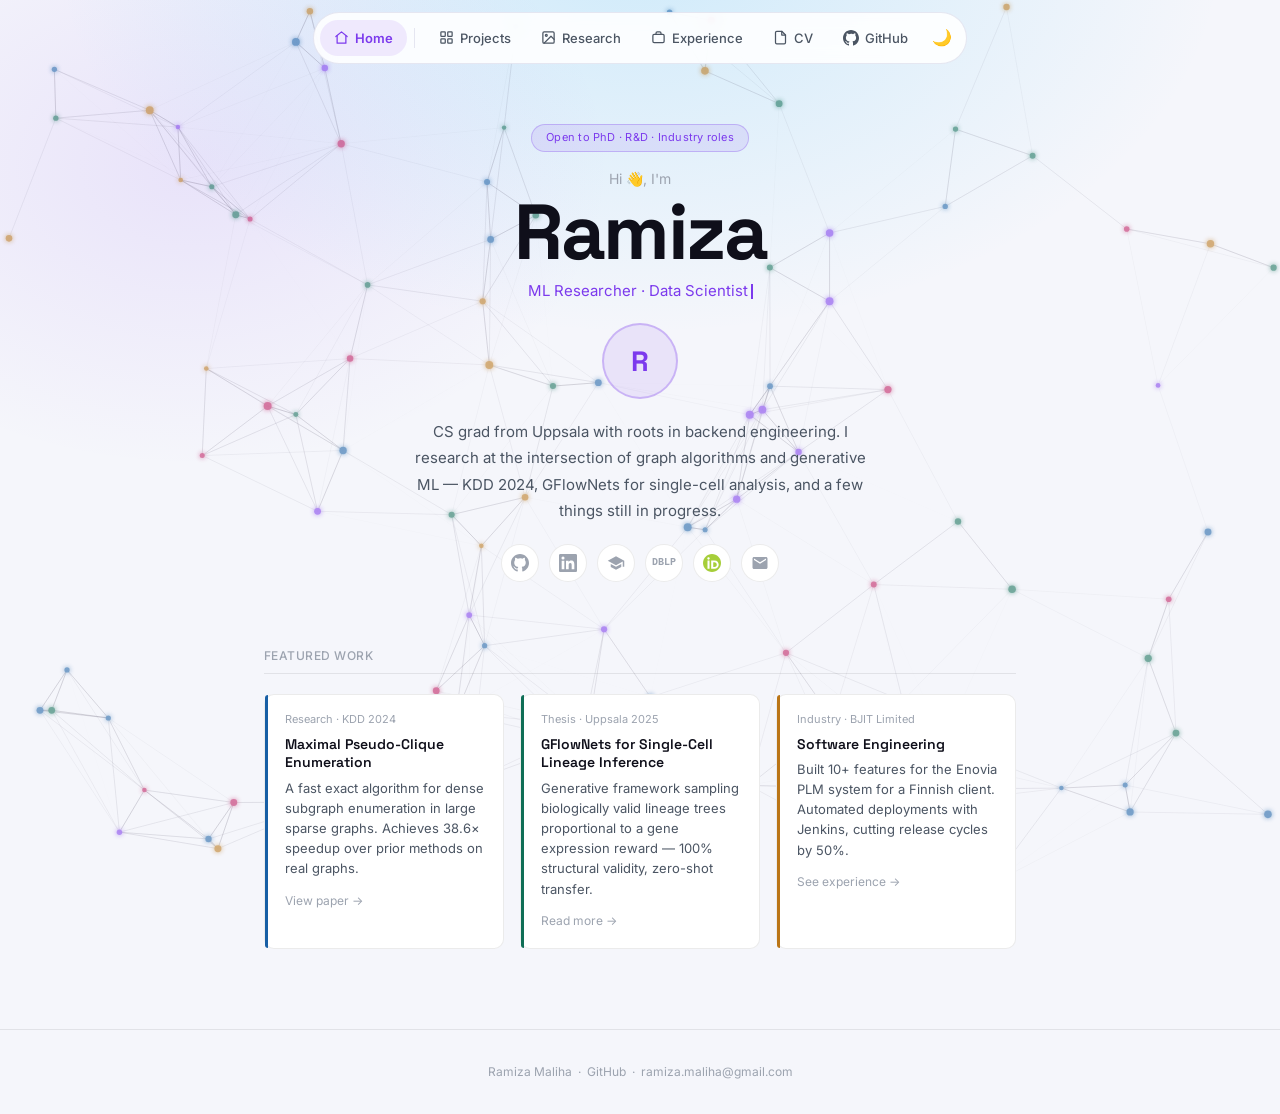
==== index.html @ 319746dd "Replace old scaffold with portfolio site: hero, projects/research/experience/cv pages, nav, particle" ====
<!DOCTYPE html>
<html lang="en">
<head>
<meta charset="UTF-8">
<meta name="viewport" content="width=device-width, initial-scale=1.0">
<title>Ramiza Maliha — ML Researcher</title>
<meta name="description" content="CS grad from Uppsala. Graph algorithms, generative ML, KDD 2024.">
<link rel="preconnect" href="https://fonts.googleapis.com">
<link rel="preconnect" href="https://fonts.gstatic.com" crossorigin>
<link href="https://fonts.googleapis.com/css2?family=Space+Grotesk:wght@400;500;700;800&family=Inter:wght@400;500&display=swap" rel="stylesheet">
<link rel="stylesheet" href="assets/css/main.css">
</head>
<body data-page="index">
<nav id="site-nav" aria-label="Main navigation"></nav>
<canvas id="particle-canvas" aria-hidden="true"></canvas>
<main>
  <section class="hero" aria-labelledby="hero-name">
    <span class="status-badge">Open to PhD · R&D · Industry roles</span>
    <p class="hero-greeting">Hi 👋, I'm</p>
    <h1 class="hero-name" id="hero-name">Ramiza</h1>
    <p class="hero-tagline"><span>ML Researcher · Data Scientist</span><span class="cursor" aria-hidden="true"></span></p>
    <div class="hero-avatar">R</div>
    <p class="hero-bio">CS grad from Uppsala with roots in backend engineering. I research at the intersection of graph algorithms and generative ML — KDD 2024, GFlowNets for single-cell analysis, and a few things still in progress.</p>
    <div class="socials" aria-label="Social links">
      <a class="social-icon" href="https://github.com/ramizoro" target="_blank" rel="noopener" aria-label="GitHub">
        <svg viewBox="0 0 24 24" fill="currentColor" width="18" height="18" aria-hidden="true"><path d="M12 0C5.374 0 0 5.373 0 12c0 5.302 3.438 9.8 8.207 11.387.599.111.793-.261.793-.577v-2.234c-3.338.726-4.033-1.416-4.033-1.416-.546-1.387-1.333-1.756-1.333-1.756-1.089-.745.083-.729.083-.729 1.205.084 1.839 1.237 1.839 1.237 1.07 1.834 2.807 1.304 3.492.997.107-.775.418-1.305.762-1.604-2.665-.305-5.467-1.334-5.467-5.931 0-1.311.469-2.381 1.236-3.221-.124-.303-.535-1.524.117-3.176 0 0 1.008-.322 3.301 1.23A11.509 11.509 0 0 1 12 5.803c1.02.005 2.047.138 3.006.404 2.291-1.552 3.297-1.23 3.297-1.23.653 1.653.242 2.874.118 3.176.77.84 1.235 1.911 1.235 3.221 0 4.609-2.807 5.624-5.479 5.921.43.372.823 1.102.823 2.222v3.293c0 .319.192.694.801.576C20.566 21.797 24 17.3 24 12c0-6.627-5.373-12-12-12z"/></svg>
      </a>
      <a class="social-icon" href="https://www.linkedin.com/in/rami1423" target="_blank" rel="noopener" aria-label="LinkedIn">
        <svg viewBox="0 0 24 24" fill="currentColor" width="18" height="18" aria-hidden="true"><path d="M20.447 20.452h-3.554v-5.569c0-1.328-.027-3.037-1.852-3.037-1.853 0-2.136 1.445-2.136 2.939v5.667H9.351V9h3.414v1.561h.046c.477-.9 1.637-1.85 3.37-1.85 3.601 0 4.267 2.37 4.267 5.455v6.286zM5.337 7.433a2.062 2.062 0 0 1-2.063-2.065 2.064 2.064 0 1 1 2.063 2.065zm1.782 13.019H3.555V9h3.564v11.452zM22.225 0H1.771C.792 0 0 .774 0 1.729v20.542C0 23.227.792 24 1.771 24h20.451C23.2 24 24 23.227 24 22.271V1.729C24 .774 23.2 0 22.222 0h.003z"/></svg>
      </a>
      <a class="social-icon" href="https://scholar.google.com/citations?user=O_WNLD0AAAAJ&hl=en" target="_blank" rel="noopener" aria-label="Google Scholar">
        <svg viewBox="0 0 24 24" fill="currentColor" width="18" height="18" aria-hidden="true"><path d="M12 3L1 9l11 6 9-4.91V17h2V9L12 3zM5 13.18v4L12 21l7-3.82v-4L12 17l-7-3.82z"/></svg>
      </a>
      <a class="social-icon" href="https://dblp.org/pid/384/0716.html" target="_blank" rel="noopener" aria-label="DBLP" style="font-family:var(--font-mono);font-size:10px;font-weight:700;">DBLP</a>
      <a class="social-icon" href="https://orcid.org/0009-0002-0883-8812" target="_blank" rel="noopener" aria-label="ORCID">
        <svg viewBox="0 0 24 24" width="18" height="18" aria-hidden="true"><path fill="#A6CE39" d="M12 0C5.372 0 0 5.372 0 12s5.372 12 12 12 12-5.372 12-12S18.628 0 12 0z"/><path fill="#fff" d="M7.369 4.378c.897 0 1.62.724 1.62 1.62 0 .898-.723 1.622-1.62 1.622-.898 0-1.622-.724-1.622-1.622 0-.896.724-1.62 1.622-1.62zM5.988 8.719h2.76v10.898h-2.76V8.719zM10.898 8.719h4.239c4.038 0 5.815 2.885 5.815 5.454 0 2.797-2.187 5.454-5.79 5.454h-4.264V8.719zm2.76 2.393v6.116h1.242c2.796 0 3.441-2.123 3.441-3.058 0-1.654-1.055-3.058-3.499-3.058h-1.184z"/></svg>
      </a>
      <a class="social-icon" href="mailto:ramiza.maliha@gmail.com" aria-label="Email">
        <svg viewBox="0 0 24 24" fill="currentColor" width="18" height="18" aria-hidden="true"><path d="M20 4H4c-1.1 0-2 .9-2 2v12c0 1.1.9 2 2 2h16c1.1 0 2-.9 2-2V6c0-1.1-.9-2-2-2zm0 4l-8 5-8-5V6l8 5 8-5v2z"/></svg>
      </a>
    </div>
  </section>
  <section aria-labelledby="featured-title">
    <h2 class="section-header" id="featured-title">Featured work</h2>
    <div class="card-grid">
      <article class="card card--research">
        <span class="card-tag">Research · KDD 2024</span>
        <h3 class="card-title">Maximal Pseudo-Clique Enumeration</h3>
        <p class="card-desc">A fast exact algorithm for dense subgraph enumeration in large sparse graphs. Achieves 38.6× speedup over prior methods on real graphs.</p>
        <a href="research.html" class="card-link">View paper →</a>
      </article>
      <article class="card card--projects">
        <span class="card-tag">Thesis · Uppsala 2025</span>
        <h3 class="card-title">GFlowNets for Single-Cell Lineage Inference</h3>
        <p class="card-desc">Generative framework sampling biologically valid lineage trees proportional to a gene expression reward — 100% structural validity, zero-shot transfer.</p>
        <a href="projects.html" class="card-link">Read more →</a>
      </article>
      <article class="card card--work">
        <span class="card-tag">Industry · BJIT Limited</span>
        <h3 class="card-title">Software Engineering</h3>
        <p class="card-desc">Built 10+ features for the Enovia PLM system for a Finnish client. Automated deployments with Jenkins, cutting release cycles by 50%.</p>
        <a href="experience.html" class="card-link">See experience →</a>
      </article>
    </div>
  </section>
</main>
<footer><p>Ramiza Maliha &nbsp;·&nbsp; <a href="https://github.com/ramizoro" target="_blank" rel="noopener">GitHub</a> &nbsp;·&nbsp; <a href="mailto:ramiza.maliha@gmail.com">ramiza.maliha@gmail.com</a></p></footer>
<script src="assets/js/config.js"></script>
<script src="assets/js/nav.js"></script>
</body>
</html>
---- assets/css/main.css ----
:root {
  --bg:#f5f6fb; --bg-card:#ffffff; --bg-nav:rgba(255,255,255,0.88);
  --border:rgba(0,0,0,0.08); --border-nav:rgba(100,100,160,0.15);
  --text-1:#0f0f1a; --text-2:#4b5563; --text-3:#9ca3af;
  --brand:#7c3aed; --research:#185FA5; --projects:#0F6E56;
  --work:#BA7517; --teaching:#be185d;
  --brand-tint:rgba(124,58,237,0.10); --brand-ring:rgba(124,58,237,0.28);
  --font-head:'Space Grotesk',system-ui,sans-serif;
  --font-body:'Inter',system-ui,sans-serif;
  --font-mono:'Courier New',monospace;
  --max-w:800px; --nav-h:52px; --nav-w:min(calc(100% - 2rem),620px);
  --radius-sm:6px; --radius-md:10px; --radius-pill:40px;
  --particle-opacity:0.58;
}
[data-theme="dark"] {
  --bg:#0c0c15; --bg-card:rgba(22,27,34,0.85); --bg-nav:rgba(255,255,255,0.05);
  --border:rgba(255,255,255,0.07); --border-nav:rgba(255,255,255,0.10);
  --text-1:#f0f0ff; --text-2:#8b949e; --text-3:#4b5563;
  --brand:#a78bfa; --research:#58a6ff; --projects:#3fb950;
  --work:#d29922; --teaching:#f78166;
  --brand-tint:rgba(167,139,250,0.12); --brand-ring:rgba(167,139,250,0.35);
  --particle-opacity:0.75;
}
*,*::before,*::after{box-sizing:border-box;margin:0;padding:0;}
html{scroll-behavior:smooth;}
body{font-family:var(--font-body);background:var(--bg);color:var(--text-1);line-height:1.6;min-height:100vh;padding-top:calc(var(--nav-h) + 24px);transition:background 0.3s ease,color 0.3s ease;}
:root{--glow:radial-gradient(ellipse 900px 600px at 50% -5%,rgba(56,189,248,0.20),transparent 65%),radial-gradient(ellipse 700px 500px at 15% 15%,rgba(124,58,237,0.10),transparent 60%);}
[data-theme="dark"]{--glow:radial-gradient(ellipse 900px 600px at 50% -5%,rgba(124,58,237,0.14),transparent 65%);}
body{background-image:var(--glow);background-repeat:no-repeat;}
#particle-canvas{position:fixed;inset:0;width:100%;height:100%;pointer-events:none;z-index:0;opacity:var(--particle-opacity);transition:opacity 0.3s ease;}
main{position:relative;z-index:1;max-width:var(--max-w);margin:0 auto;padding:2rem 1.5rem 5rem;}
section+section{margin-top:4rem;}
#site-nav{position:fixed;top:12px;left:50%;transform:translateX(-50%);z-index:100;width:auto;}
.nav-inner{display:flex;align-items:center;background:var(--bg-nav);border:1px solid var(--border-nav);border-radius:var(--radius-pill);padding:6px;height:var(--nav-h);gap:2px;backdrop-filter:blur(10px);}
.nav-links{display:flex;gap:2px;list-style:none;margin:0 auto 0 0;}
.nav-link{display:flex;align-items:center;gap:6px;font-size:13px;font-weight:500;color:var(--text-2);text-decoration:none;padding:8px 14px;border-radius:var(--radius-pill);transition:color 0.15s,background 0.15s;}
.nav-link:hover{color:var(--text-1);}
.nav-link.active{background:var(--brand-tint);color:var(--brand);font-weight:600;}
.nav-links li:first-child{position:relative;margin-right:8px;padding-right:8px;}
.nav-links li:first-child::after{content:'';position:absolute;right:0;top:50%;transform:translateY(-50%);width:1px;height:20px;background:var(--border-nav);}
.nav-link svg{flex-shrink:0;}
.nav-github{display:flex;align-items:center;gap:6px;font-size:13px;font-weight:500;color:var(--text-2);text-decoration:none;padding:8px 14px;border-radius:var(--radius-pill);transition:color 0.2s,background 0.2s,transform 0.2s;}
.nav-github:hover{color:#fff;background:var(--text-1);transform:translateY(-1px);}
.nav-github svg{transition:transform 0.3s;}
.nav-github:hover svg{transform:rotate(-8deg) scale(1.1);}
.theme-toggle{background:none;border:none;cursor:pointer;color:var(--text-3);font-size:16px;padding:8px;line-height:1;flex-shrink:0;transition:color 0.15s,transform 0.2s;border-radius:50%;}
.theme-toggle:hover{color:var(--text-1);transform:rotate(20deg);}
@media(max-width:640px){.nav-link span,.nav-github span{display:none;}.nav-link,.nav-github{padding:8px;}}

.hero{display:flex;flex-direction:column;align-items:center;text-align:center;padding-top:1rem;}
.status-badge{display:inline-block;font-size:11px;padding:4px 14px;border-radius:var(--radius-pill);background:var(--brand-tint);border:1px solid var(--brand-ring);color:var(--brand);margin-bottom:1rem;letter-spacing:0.02em;}
.hero-greeting{font-size:14px;color:var(--text-3);margin-bottom:0.2rem;}
.hero-name{font-family:var(--font-head);font-size:clamp(52px,11vw,78px);font-weight:800;color:var(--text-1);letter-spacing:-2.5px;line-height:1;margin-bottom:0.5rem;}
.hero-tagline{font-size:15px;color:var(--brand);margin-bottom:1.25rem;display:flex;align-items:center;justify-content:center;}
.cursor{display:inline-block;width:2px;height:15px;background:var(--brand);margin-left:3px;vertical-align:middle;animation:cursor-blink 1s step-end infinite;}
@keyframes cursor-blink{0%,100%{opacity:1}50%{opacity:0}}
.hero-avatar{width:76px;height:76px;border-radius:50%;background:var(--brand-tint);border:2px solid var(--brand-ring);display:flex;align-items:center;justify-content:center;font-family:var(--font-head);font-size:28px;font-weight:800;color:var(--brand);margin:0 auto 1.25rem;overflow:hidden;}
.hero-avatar img{width:100%;height:100%;object-fit:cover;border-radius:50%;}
.hero-bio{font-size:15px;color:var(--text-2);max-width:52ch;margin:0 auto 1.25rem;line-height:1.75;}
.socials{display:flex;gap:10px;justify-content:center;}
.social-icon{width:38px;height:38px;border-radius:50%;background:var(--bg-card);border:1px solid var(--border);display:flex;align-items:center;justify-content:center;color:var(--text-3);text-decoration:none;transition:color 0.15s,border-color 0.15s;}
.social-icon svg{display:block;}
.social-icon:hover{color:var(--brand);border-color:var(--brand-ring);}

.page-header{margin-bottom:2.5rem;}
.page-title{font-family:var(--font-head);font-size:clamp(32px,6vw,44px);font-weight:800;letter-spacing:-1.5px;margin-bottom:0.5rem;}
.page-sub{font-size:14px;color:var(--text-2);max-width:60ch;}

.section-header{font-size:12px;font-weight:500;color:var(--text-3);margin-bottom:1.25rem;padding-bottom:0.5rem;border-bottom:1px solid var(--border);text-transform:uppercase;letter-spacing:0.04em;}

.card-grid{display:grid;grid-template-columns:repeat(auto-fit,minmax(220px,1fr));gap:1rem;}
.card{background:var(--bg-card);border:1px solid var(--border);border-radius:var(--radius-md);padding:1rem 1rem 1rem 1.25rem;position:relative;text-decoration:none;color:inherit;display:block;transition:border-color 0.15s,transform 0.15s;}
.card-image{width:calc(100% + 1.25rem + 1rem);margin:-1rem -1rem 0.75rem -1.25rem;display:block;border-radius:var(--radius-md) var(--radius-md) 0 0;aspect-ratio:16/9;object-fit:cover;}
.card::before{content:'';position:absolute;left:0;top:0;bottom:0;width:3px;border-radius:var(--radius-md) 0 0 var(--radius-md);}
.card--research::before{background:var(--research);}
.card--projects::before{background:var(--projects);}
.card--work::before{background:var(--work);}
.card--teaching::before{background:var(--teaching);}
.card:hover{border-color:var(--text-3);transform:translateY(-1px);}
.card-tag{font-size:11px;color:var(--text-3);display:block;margin-bottom:0.35rem;}
.card-title{font-family:var(--font-head);font-size:14px;font-weight:600;color:var(--text-1);line-height:1.35;margin-bottom:0.35rem;}
.card-desc{font-size:13px;color:var(--text-2);line-height:1.55;}
.card-meta{font-size:12px;color:var(--text-3);margin-top:0.5rem;}
.card-link{display:inline-block;font-size:12px;color:var(--text-3);text-decoration:none;margin-top:0.75rem;transition:color 0.15s;}
.card-link:hover{color:var(--text-2);}
.tag-row{display:flex;flex-wrap:wrap;gap:6px;margin-top:0.6rem;}
.tag-chip{font-size:11px;padding:2px 9px;border-radius:var(--radius-pill);background:var(--bg);border:1px solid var(--border);color:var(--text-2);}

.filter-row{display:flex;flex-wrap:wrap;gap:8px;margin-bottom:1.5rem;}
.filter-btn{font-size:12px;padding:5px 14px;border-radius:var(--radius-pill);border:1px solid var(--border);background:var(--bg-card);color:var(--text-2);cursor:pointer;transition:all 0.15s;}
.filter-btn:hover{border-color:var(--text-3);}
.filter-btn.active{background:var(--brand-tint);border-color:var(--brand-ring);color:var(--brand);}

.timeline{display:flex;flex-direction:column;gap:1.5rem;}
.timeline-item{display:grid;grid-template-columns:110px 1fr;gap:1.25rem;position:relative;}
.timeline-item::before{content:'';position:absolute;left:110px;top:6px;width:8px;height:8px;border-radius:50%;background:var(--brand);transform:translateX(-4px);}
.timeline-date{font-size:12px;color:var(--text-3);padding-top:2px;}
.timeline-body{background:var(--bg-card);border:1px solid var(--border);border-radius:var(--radius-md);padding:1rem 1.25rem;margin-left:1rem;}
.timeline-role{font-family:var(--font-head);font-size:15px;font-weight:600;margin-bottom:0.15rem;}
.timeline-org{font-size:13px;color:var(--brand);margin-bottom:0.5rem;}
.timeline-desc{font-size:13px;color:var(--text-2);line-height:1.6;}
.timeline-desc ul{padding-left:1.1rem;margin-top:0.4rem;}
.timeline-desc li{margin-bottom:0.25rem;}

.cv-actions{display:flex;gap:10px;margin-bottom:2rem;flex-wrap:wrap;}
.btn{font-size:13px;padding:9px 18px;border-radius:var(--radius-pill);text-decoration:none;font-weight:500;transition:all 0.15s;border:1px solid transparent;display:inline-flex;align-items:center;gap:6px;}
.btn-primary{background:var(--brand);color:#fff;}
.btn-primary:hover{opacity:0.88;}
.btn-secondary{background:var(--bg-card);color:var(--text-1);border-color:var(--border);}
.btn-secondary:hover{border-color:var(--text-3);}

footer{position:relative;z-index:1;text-align:center;padding:2rem 1rem;font-size:12px;color:var(--text-3);border-top:1px solid var(--border);}
footer a{color:var(--text-3);text-decoration:none;}
footer a:hover{color:var(--text-2);}

@media(max-width:640px){
  .card-grid{grid-template-columns:1fr;}
  .hero-name{letter-spacing:-1.5px;}
  main{padding:1.5rem 1rem 4rem;}
  .timeline-item{grid-template-columns:1fr;}
  .timeline-item::before{display:none;}
  .timeline-body{margin-left:0;}
}
@media(prefers-reduced-motion:reduce){.cursor{animation:none;opacity:1;}#particle-canvas{display:none;}body{transition:none;}}
:focus-visible{outline:2px solid var(--brand);outline-offset:3px;}
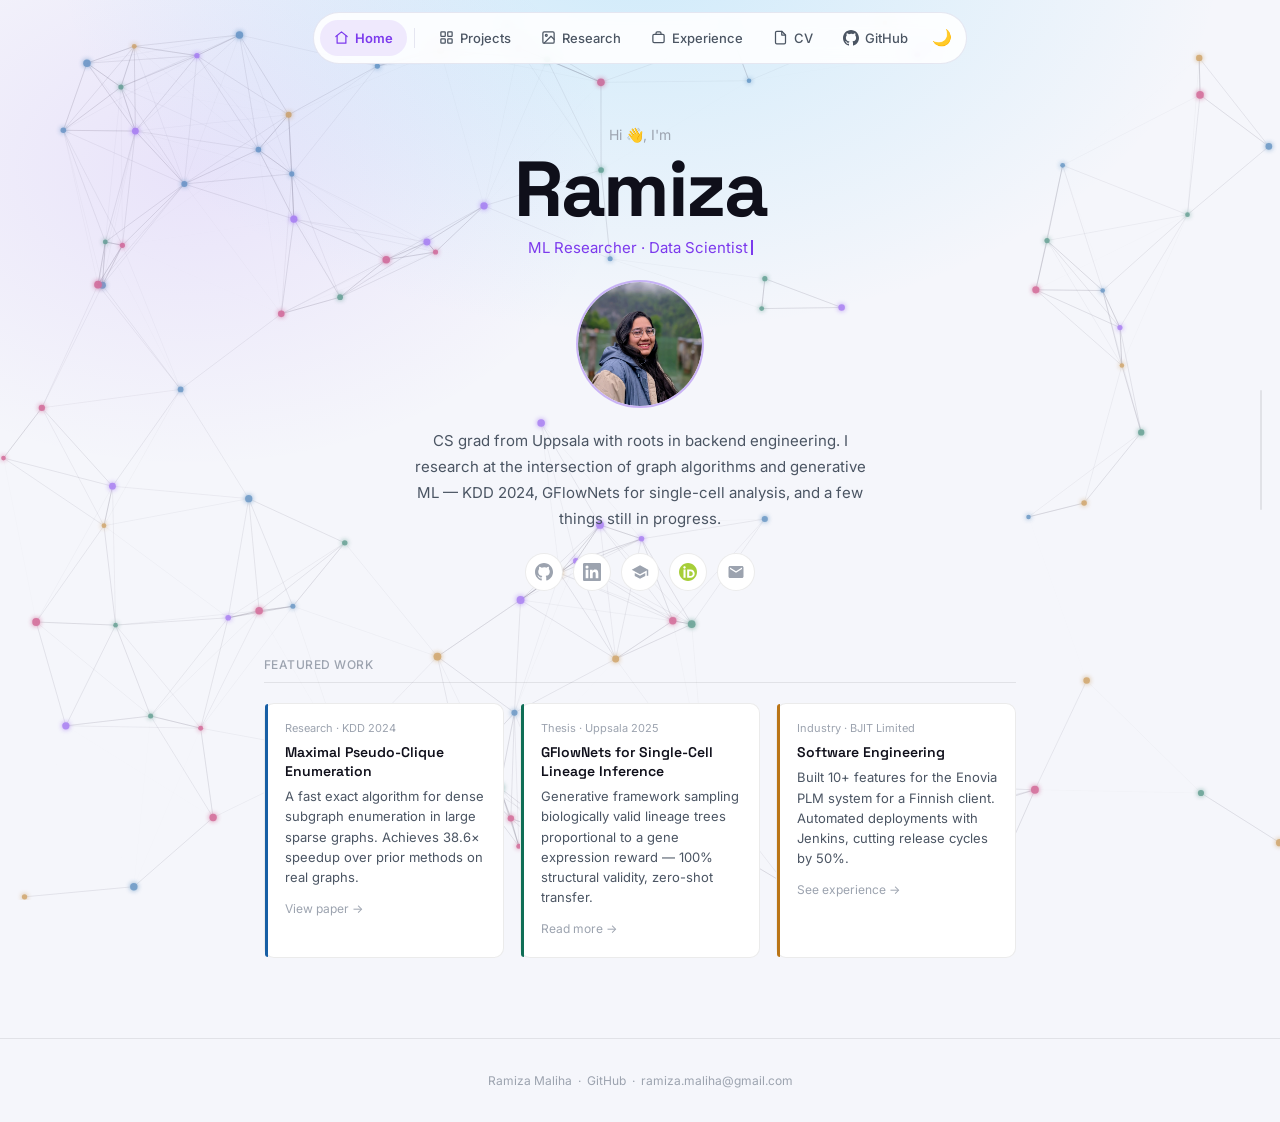
==== commit 76671268: "Enhance project cards and navigation: update styles, add image support, and improve link handling" ====
--- a/index.html
+++ b/index.html
@@ -15,27 +15,26 @@
 <canvas id="particle-canvas" aria-hidden="true"></canvas>
 <main>
   <section class="hero" aria-labelledby="hero-name">
-    <span class="status-badge">Open to PhD · R&D · Industry roles</span>
+    <!-- <span class="status-badge">Open to PhD · R&D · Industry roles</span> -->
     <p class="hero-greeting">Hi 👋, I'm</p>
     <h1 class="hero-name" id="hero-name">Ramiza</h1>
     <p class="hero-tagline"><span>ML Researcher · Data Scientist</span><span class="cursor" aria-hidden="true"></span></p>
-    <div class="hero-avatar">R</div>
+    <div class="hero-avatar"><img src="assets/images/Königssee.jpeg" alt="Ramiza Maliha"></div>
     <p class="hero-bio">CS grad from Uppsala with roots in backend engineering. I research at the intersection of graph algorithms and generative ML — KDD 2024, GFlowNets for single-cell analysis, and a few things still in progress.</p>
     <div class="socials" aria-label="Social links">
-      <a class="social-icon" href="https://github.com/ramizoro" target="_blank" rel="noopener" aria-label="GitHub">
+      <a class="social-icon" href="https://github.com/ramizoro" target="_blank" rel="noopener" aria-label="GitHub" title="GitHub: ramizoro">
         <svg viewBox="0 0 24 24" fill="currentColor" width="18" height="18" aria-hidden="true"><path d="M12 0C5.374 0 0 5.373 0 12c0 5.302 3.438 9.8 8.207 11.387.599.111.793-.261.793-.577v-2.234c-3.338.726-4.033-1.416-4.033-1.416-.546-1.387-1.333-1.756-1.333-1.756-1.089-.745.083-.729.083-.729 1.205.084 1.839 1.237 1.839 1.237 1.07 1.834 2.807 1.304 3.492.997.107-.775.418-1.305.762-1.604-2.665-.305-5.467-1.334-5.467-5.931 0-1.311.469-2.381 1.236-3.221-.124-.303-.535-1.524.117-3.176 0 0 1.008-.322 3.301 1.23A11.509 11.509 0 0 1 12 5.803c1.02.005 2.047.138 3.006.404 2.291-1.552 3.297-1.23 3.297-1.23.653 1.653.242 2.874.118 3.176.77.84 1.235 1.911 1.235 3.221 0 4.609-2.807 5.624-5.479 5.921.43.372.823 1.102.823 2.222v3.293c0 .319.192.694.801.576C20.566 21.797 24 17.3 24 12c0-6.627-5.373-12-12-12z"/></svg>
       </a>
-      <a class="social-icon" href="https://www.linkedin.com/in/rami1423" target="_blank" rel="noopener" aria-label="LinkedIn">
+      <a class="social-icon" href="https://www.linkedin.com/in/rami1423" target="_blank" rel="noopener" aria-label="LinkedIn" title="LinkedIn: rami1423">
         <svg viewBox="0 0 24 24" fill="currentColor" width="18" height="18" aria-hidden="true"><path d="M20.447 20.452h-3.554v-5.569c0-1.328-.027-3.037-1.852-3.037-1.853 0-2.136 1.445-2.136 2.939v5.667H9.351V9h3.414v1.561h.046c.477-.9 1.637-1.85 3.37-1.85 3.601 0 4.267 2.37 4.267 5.455v6.286zM5.337 7.433a2.062 2.062 0 0 1-2.063-2.065 2.064 2.064 0 1 1 2.063 2.065zm1.782 13.019H3.555V9h3.564v11.452zM22.225 0H1.771C.792 0 0 .774 0 1.729v20.542C0 23.227.792 24 1.771 24h20.451C23.2 24 24 23.227 24 22.271V1.729C24 .774 23.2 0 22.222 0h.003z"/></svg>
       </a>
-      <a class="social-icon" href="https://scholar.google.com/citations?user=O_WNLD0AAAAJ&hl=en" target="_blank" rel="noopener" aria-label="Google Scholar">
+      <a class="social-icon" href="https://scholar.google.com/citations?user=O_WNLD0AAAAJ&hl=en" target="_blank" rel="noopener" aria-label="Google Scholar" title="Google Scholar profile">
         <svg viewBox="0 0 24 24" fill="currentColor" width="18" height="18" aria-hidden="true"><path d="M12 3L1 9l11 6 9-4.91V17h2V9L12 3zM5 13.18v4L12 21l7-3.82v-4L12 17l-7-3.82z"/></svg>
       </a>
-      <a class="social-icon" href="https://dblp.org/pid/384/0716.html" target="_blank" rel="noopener" aria-label="DBLP" style="font-family:var(--font-mono);font-size:10px;font-weight:700;">DBLP</a>
-      <a class="social-icon" href="https://orcid.org/0009-0002-0883-8812" target="_blank" rel="noopener" aria-label="ORCID">
+      <a class="social-icon" href="https://orcid.org/0009-0002-0883-8812" target="_blank" rel="noopener" aria-label="ORCID" title="ORCID: 0009-0002-0883-8812">
         <svg viewBox="0 0 24 24" width="18" height="18" aria-hidden="true"><path fill="#A6CE39" d="M12 0C5.372 0 0 5.372 0 12s5.372 12 12 12 12-5.372 12-12S18.628 0 12 0z"/><path fill="#fff" d="M7.369 4.378c.897 0 1.62.724 1.62 1.62 0 .898-.723 1.622-1.62 1.622-.898 0-1.622-.724-1.622-1.622 0-.896.724-1.62 1.622-1.62zM5.988 8.719h2.76v10.898h-2.76V8.719zM10.898 8.719h4.239c4.038 0 5.815 2.885 5.815 5.454 0 2.797-2.187 5.454-5.79 5.454h-4.264V8.719zm2.76 2.393v6.116h1.242c2.796 0 3.441-2.123 3.441-3.058 0-1.654-1.055-3.058-3.499-3.058h-1.184z"/></svg>
       </a>
-      <a class="social-icon" href="mailto:ramiza.maliha@gmail.com" aria-label="Email">
+      <a class="social-icon" href="mailto:ramiza.maliha@gmail.com" aria-label="Email" title="ramiza.maliha@gmail.com — left-click to email, right-click to copy" data-copy-email="ramiza.maliha@gmail.com">
         <svg viewBox="0 0 24 24" fill="currentColor" width="18" height="18" aria-hidden="true"><path d="M20 4H4c-1.1 0-2 .9-2 2v12c0 1.1.9 2 2 2h16c1.1 0 2-.9 2-2V6c0-1.1-.9-2-2-2zm0 4l-8 5-8-5V6l8 5 8-5v2z"/></svg>
       </a>
     </div>
@@ -64,7 +63,7 @@
     </div>
   </section>
 </main>
-<footer><p>Ramiza Maliha &nbsp;·&nbsp; <a href="https://github.com/ramizoro" target="_blank" rel="noopener">GitHub</a> &nbsp;·&nbsp; <a href="mailto:ramiza.maliha@gmail.com">ramiza.maliha@gmail.com</a></p></footer>
+<footer><p>Ramiza Maliha &nbsp;·&nbsp; <a href="https://github.com/ramizoro" target="_blank" rel="noopener">GitHub</a> &nbsp;·&nbsp; <a href="mailto:ramiza.maliha@gmail.com" title="Left-click to email, right-click to copy" data-copy-email="ramiza.maliha@gmail.com">ramiza.maliha@gmail.com</a></p></footer>
 <script src="assets/js/config.js"></script>
 <script src="assets/js/nav.js"></script>
 </body>
--- a/assets/css/main.css
+++ b/assets/css/main.css
@@ -54,7 +54,7 @@
 .hero-tagline{font-size:15px;color:var(--brand);margin-bottom:1.25rem;display:flex;align-items:center;justify-content:center;}
 .cursor{display:inline-block;width:2px;height:15px;background:var(--brand);margin-left:3px;vertical-align:middle;animation:cursor-blink 1s step-end infinite;}
 @keyframes cursor-blink{0%,100%{opacity:1}50%{opacity:0}}
-.hero-avatar{width:76px;height:76px;border-radius:50%;background:var(--brand-tint);border:2px solid var(--brand-ring);display:flex;align-items:center;justify-content:center;font-family:var(--font-head);font-size:28px;font-weight:800;color:var(--brand);margin:0 auto 1.25rem;overflow:hidden;}
+.hero-avatar{width:128px;height:128px;border-radius:50%;background:var(--brand-tint);border:2px solid var(--brand-ring);display:flex;align-items:center;justify-content:center;font-family:var(--font-head);font-size:28px;font-weight:800;color:var(--brand);margin:0 auto 1.25rem;overflow:hidden;}
 .hero-avatar img{width:100%;height:100%;object-fit:cover;border-radius:50%;}
 .hero-bio{font-size:15px;color:var(--text-2);max-width:52ch;margin:0 auto 1.25rem;line-height:1.75;}
 .socials{display:flex;gap:10px;justify-content:center;}
@@ -71,6 +71,14 @@
 .card-grid{display:grid;grid-template-columns:repeat(auto-fit,minmax(220px,1fr));gap:1rem;}
 .card{background:var(--bg-card);border:1px solid var(--border);border-radius:var(--radius-md);padding:1rem 1rem 1rem 1.25rem;position:relative;text-decoration:none;color:inherit;display:block;transition:border-color 0.15s,transform 0.15s;}
 .card-image{width:calc(100% + 1.25rem + 1rem);margin:-1rem -1rem 0.75rem -1.25rem;display:block;border-radius:var(--radius-md) var(--radius-md) 0 0;aspect-ratio:16/9;object-fit:cover;}
+.card-image--placeholder{display:flex;align-items:center;justify-content:center;background:var(--bg);color:var(--text-3);}
+.card-image--placeholder.card--research{color:var(--research);background:color-mix(in srgb, var(--research) 12%, var(--bg));}
+.card-image--placeholder.card--projects{color:var(--projects);background:color-mix(in srgb, var(--projects) 12%, var(--bg));}
+.card-image--placeholder.card--work{color:var(--work);background:color-mix(in srgb, var(--work) 12%, var(--bg));}
+.card-image--placeholder.card--teaching{color:var(--teaching);background:color-mix(in srgb, var(--teaching) 12%, var(--bg));}
+.card-links{display:flex;flex-wrap:wrap;gap:6px;margin-top:0.75rem;}
+.card-link-icon{display:inline-flex;align-items:center;gap:5px;font-size:12px;color:var(--text-2);text-decoration:none;padding:5px 10px;border-radius:var(--radius-pill);border:1px solid var(--border);transition:color 0.15s,border-color 0.15s;}
+.card-link-icon:hover{color:var(--text-1);border-color:var(--text-3);}
 .card::before{content:'';position:absolute;left:0;top:0;bottom:0;width:3px;border-radius:var(--radius-md) 0 0 var(--radius-md);}
 .card--research::before{background:var(--research);}
 .card--projects::before{background:var(--projects);}
@@ -123,3 +131,11 @@
 }
 @media(prefers-reduced-motion:reduce){.cursor{animation:none;opacity:1;}#particle-canvas{display:none;}body{transition:none;}}
 :focus-visible{outline:2px solid var(--brand);outline-offset:3px;}
+
+.card-link-icon.is-broken{opacity:0.6;cursor:pointer;}
+.broken-link-bubble{position:absolute;transform:translate(-50%,-100%);background:var(--text-1);color:var(--bg);font-size:12px;padding:6px 12px;border-radius:var(--radius-pill);white-space:nowrap;z-index:200;pointer-events:none;animation:bubble-pop 1.6s ease forwards;}
+@keyframes bubble-pop{0%{opacity:0;transform:translate(-50%,-90%) scale(0.9);}15%{opacity:1;transform:translate(-50%,-100%) scale(1);}80%{opacity:1;}100%{opacity:0;transform:translate(-50%,-115%) scale(1);}}
+
+#scroll-indicator{position:fixed;right:18px;top:50%;transform:translateY(-50%);width:2px;height:120px;background:var(--border);border-radius:2px;z-index:90;}
+#scroll-indicator::after{content:'';position:absolute;left:0;top:0;width:100%;height:var(--scroll-fill,0%);background:var(--brand);border-radius:2px;transition:height 0.1s linear;}
+@media(max-width:640px){#scroll-indicator{display:none;}}
